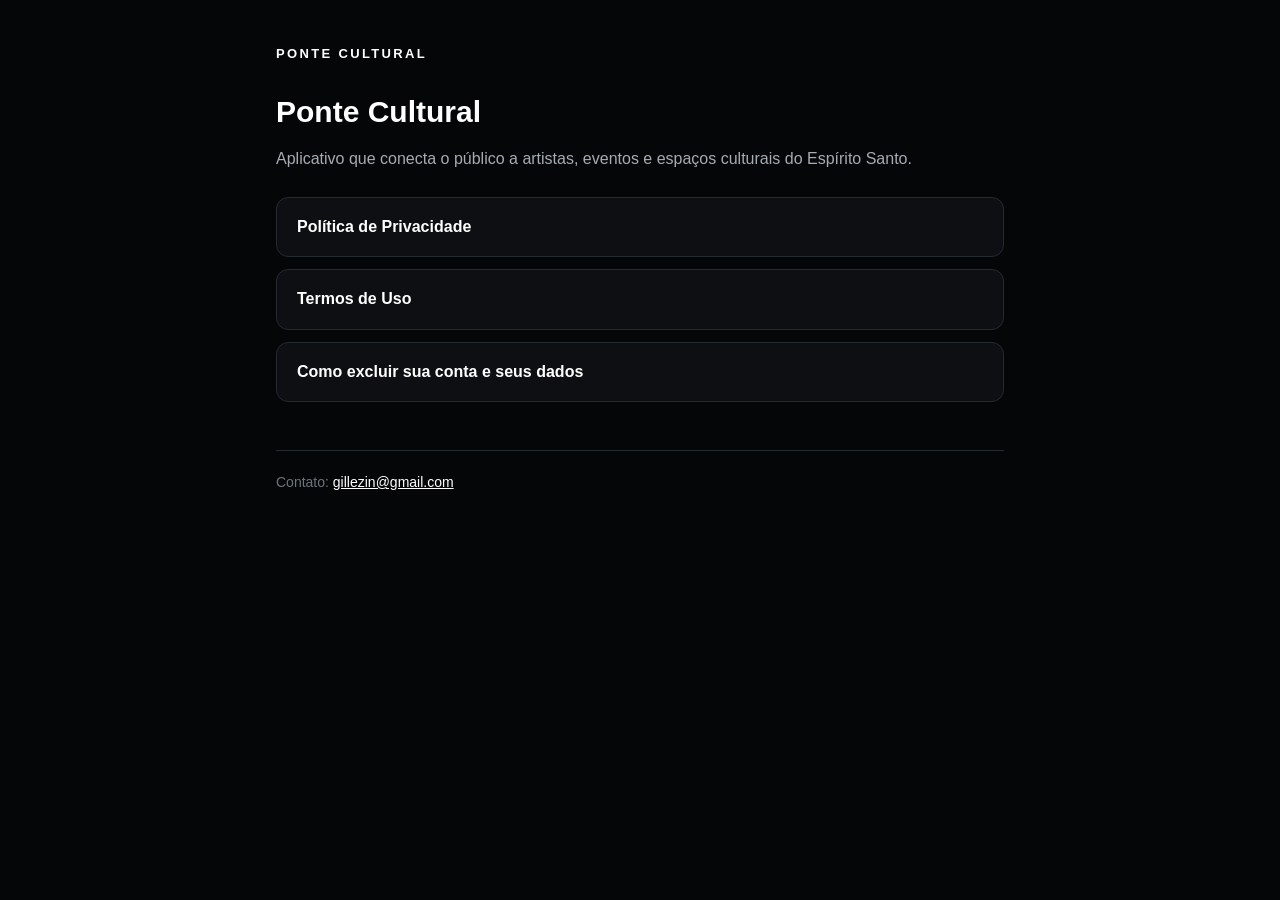
==== index.html @ 6acca78a "Paginas legais do app Ponte Cultural Co-Authored-By: Claude Opus 5.5 <noreply@anthropic.com>" ====
<!doctype html>
<html lang="pt-BR">
  <head>
    <meta charset="utf-8" />
    <meta name="viewport" content="width=device-width, initial-scale=1" />
    <title>Ponte Cultural</title>
    <link rel="stylesheet" href="style.css" />
  </head>
  <body>
    <main>
      <a class="brand" href="index.html">PONTE CULTURAL</a>
      <h1>Ponte Cultural</h1>
      <p>
        Aplicativo que conecta o público a artistas, eventos e espaços culturais do Espírito
        Santo.
      </p>
      <nav class="links">
        <a href="privacidade.html">Política de Privacidade</a>
        <a href="termos.html">Termos de Uso</a>
        <a href="excluir-conta.html">Como excluir sua conta e seus dados</a>
      </nav>
      <footer>Contato: <a href="mailto:gillezin@gmail.com">gillezin@gmail.com</a></footer>
    </main>
  </body>
</html>
---- style.css ----
:root {
  --bg: #050608;
  --surface: #0d0f12;
  --border: #252a31;
  --text: #ffffff;
  --text-secondary: #a7abb3;
  --text-muted: #6f747c;
}

* {
  box-sizing: border-box;
}

body {
  margin: 0;
  background: var(--bg);
  color: var(--text-secondary);
  font-family: -apple-system, BlinkMacSystemFont, 'Segoe UI', Roboto, Helvetica, Arial, sans-serif;
  font-size: 16px;
  line-height: 1.65;
}

main {
  max-width: 760px;
  margin: 0 auto;
  padding: 40px 16px 64px;
}

.brand {
  color: var(--text);
  font-size: 13px;
  font-weight: 800;
  letter-spacing: 0.18em;
  text-decoration: none;
}

h1 {
  color: var(--text);
  font-size: 30px;
  line-height: 1.2;
  margin: 28px 0 6px;
}

h2 {
  color: var(--text);
  font-size: 19px;
  margin: 36px 0 8px;
}

.updated {
  color: var(--text-muted);
  font-size: 14px;
  margin: 0 0 24px;
}

a {
  color: var(--text);
}

ul,
ol {
  padding-left: 22px;
}

li {
  margin: 6px 0;
}

strong {
  color: var(--text);
}

.card {
  background: var(--surface);
  border: 1px solid var(--border);
  border-radius: 12px;
  padding: 18px 20px;
  margin: 20px 0;
}

.links {
  display: grid;
  gap: 12px;
  margin-top: 24px;
}

.links a {
  background: var(--surface);
  border: 1px solid var(--border);
  border-radius: 12px;
  display: block;
  font-weight: 700;
  padding: 16px 20px;
  text-decoration: none;
}

footer {
  border-top: 1px solid var(--border);
  color: var(--text-muted);
  font-size: 14px;
  margin-top: 48px;
  padding-top: 20px;
}
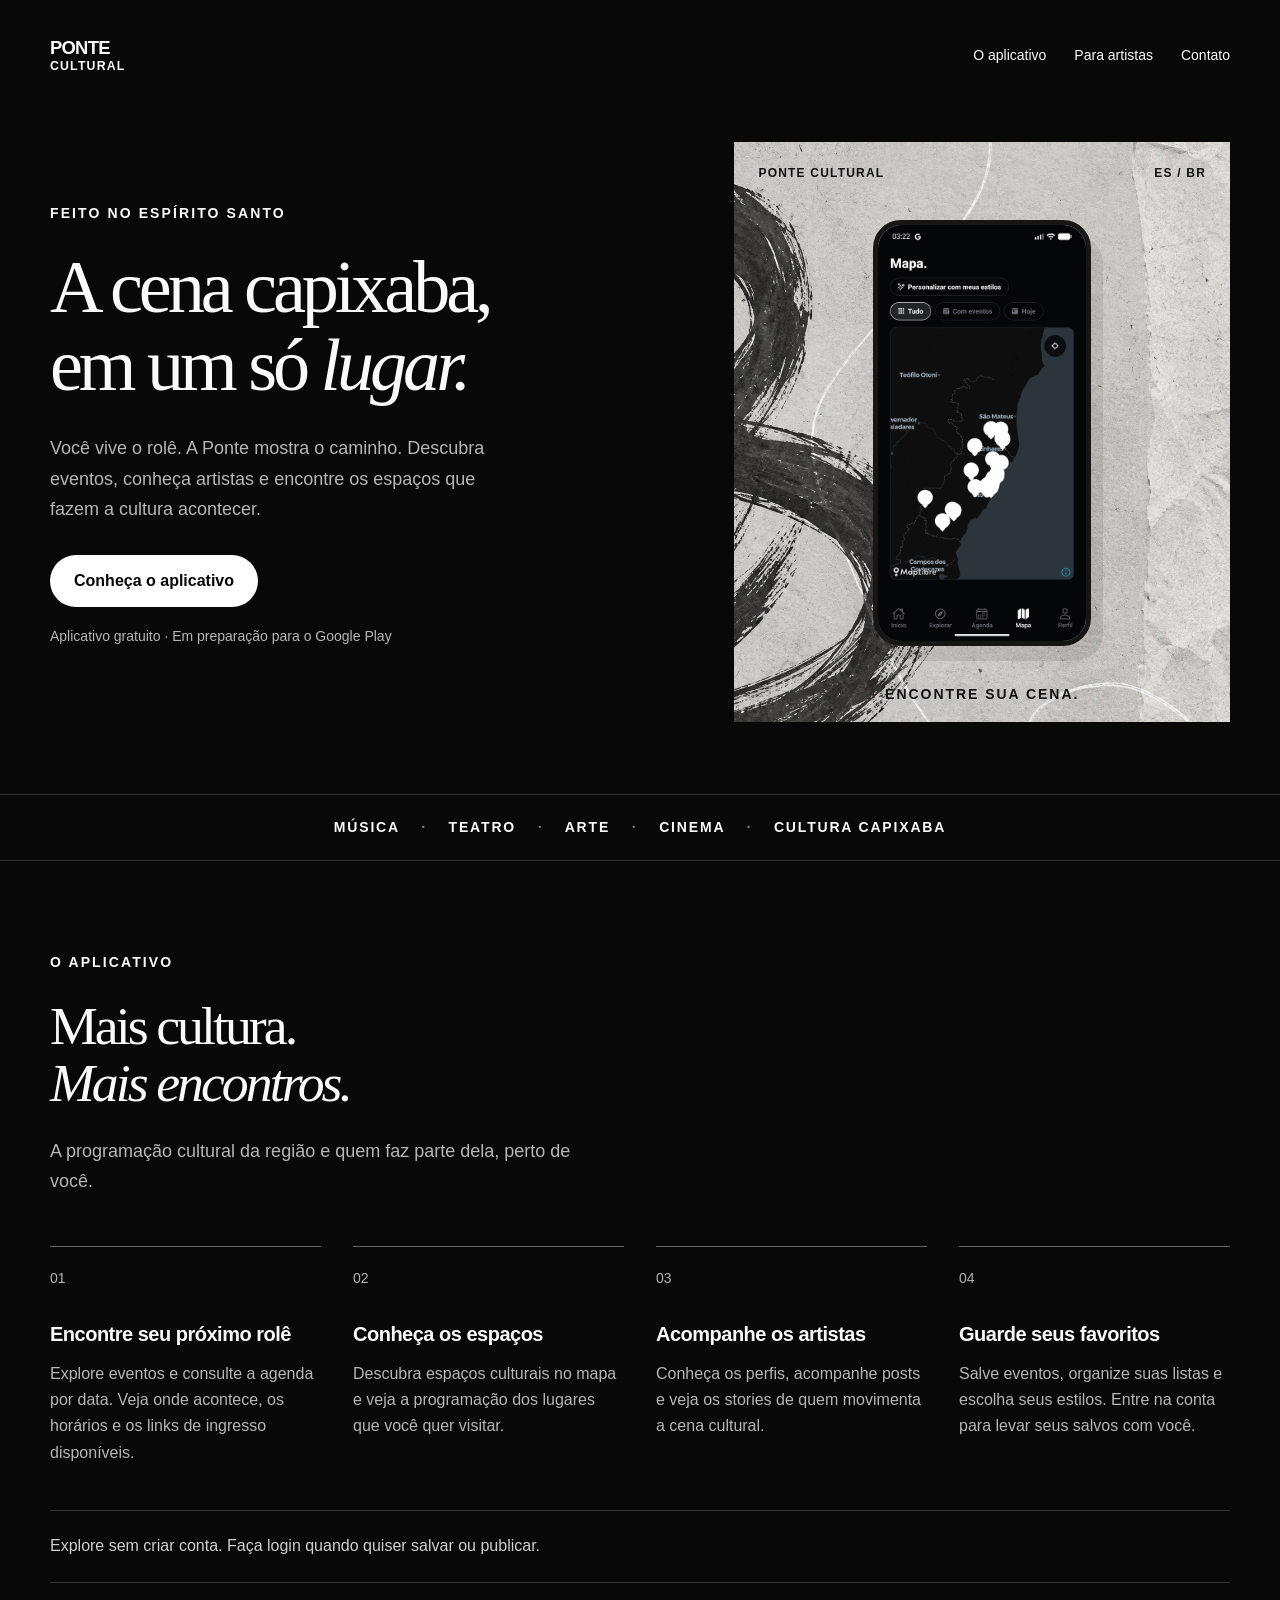
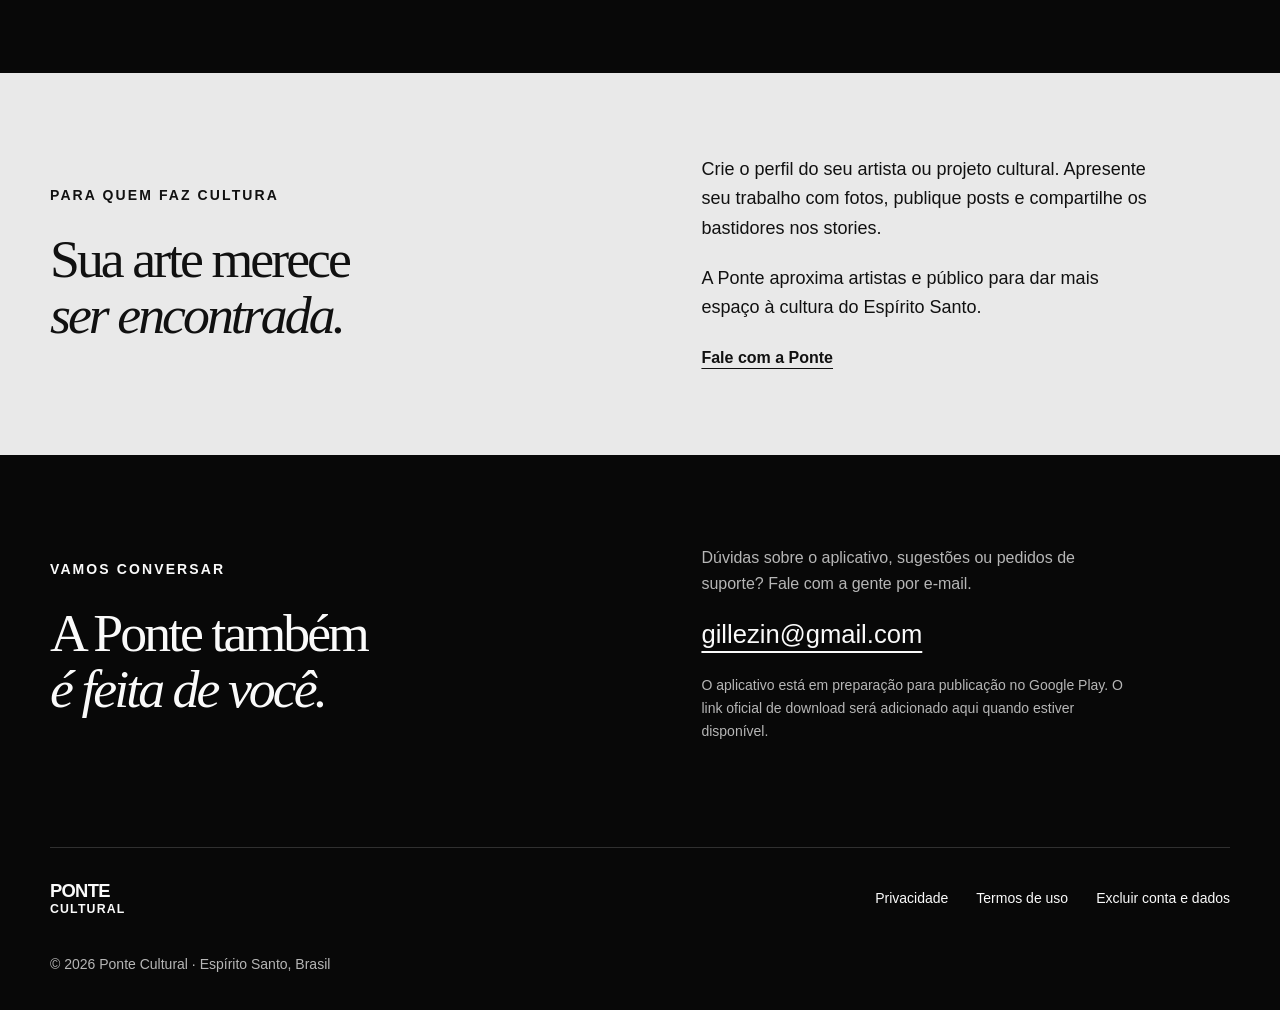
==== commit 06ba7a22: "feat(site): apresentar Ponte Cultural no site oficial" ====
--- a/index.html
+++ b/index.html
@@ -1,25 +1,64 @@
-<!doctype html>
+﻿<!doctype html>
 <html lang="pt-BR">
-  <head>
-    <meta charset="utf-8" />
-    <meta name="viewport" content="width=device-width, initial-scale=1" />
-    <title>Ponte Cultural</title>
-    <link rel="stylesheet" href="style.css" />
-  </head>
-  <body>
-    <main>
-      <a class="brand" href="index.html">PONTE CULTURAL</a>
-      <h1>Ponte Cultural</h1>
-      <p>
-        Aplicativo que conecta o público a artistas, eventos e espaços culturais do Espírito
-        Santo.
-      </p>
-      <nav class="links">
-        <a href="privacidade.html">Política de Privacidade</a>
-        <a href="termos.html">Termos de Uso</a>
-        <a href="excluir-conta.html">Como excluir sua conta e seus dados</a>
-      </nav>
-      <footer>Contato: <a href="mailto:gillezin@gmail.com">gillezin@gmail.com</a></footer>
-    </main>
-  </body>
+<head>
+  <meta charset="utf-8" />
+  <meta name="viewport" content="width=device-width, initial-scale=1" />
+  <meta name="description" content="Ponte Cultural: descubra eventos, artistas e espaços culturais do Espírito Santo. Conheça o aplicativo e encontre sua cena." />
+  <meta name="theme-color" content="#080808" />
+  <meta property="og:title" content="Ponte Cultural — A cena capixaba, em um só lugar" />
+  <meta property="og:description" content="Eventos, artistas e espaços culturais do Espírito Santo. Conheça a Ponte Cultural." />
+  <meta property="og:type" content="website" />
+  <meta property="og:url" content="https://gillead027.github.io/ponte-cultural/" />
+  <link rel="canonical" href="https://gillead027.github.io/ponte-cultural/" />
+  <link rel="icon" type="image/png" href="assets/icon.png" />
+  <link rel="stylesheet" href="home.css" />
+  <title>Ponte Cultural — A cena capixaba, em um só lugar</title>
+</head>
+<body>
+  <a class="skip-link" href="#conteudo">Ir para o conteúdo</a>
+  <header class="site-header wrap">
+    <a class="brand" href="./" aria-label="Ponte Cultural, início">PONTE<span>CULTURAL</span></a>
+    <nav aria-label="Navegação principal"><a href="#aplicativo">O aplicativo</a><a href="#artistas">Para artistas</a><a href="#contato">Contato</a></nav>
+  </header>
+  <main id="conteudo">
+    <section class="hero wrap" aria-labelledby="titulo">
+      <div class="hero-copy">
+        <p class="eyebrow">FEITO NO ESPÍRITO SANTO</p>
+        <h1 id="titulo">A cena capixaba,<br />em um só <em>lugar.</em></h1>
+        <p class="intro">Você vive o rolê. A Ponte mostra o caminho. Descubra eventos, conheça artistas e encontre os espaços que fazem a cultura acontecer.</p>
+        <a class="button" href="#aplicativo">Conheça o aplicativo</a>
+        <p class="release-note">Aplicativo gratuito · Em preparação para o Google Play</p>
+      </div>
+      <div class="hero-visual">
+        <div class="visual-label"><span>PONTE CULTURAL</span><span>ES / BR</span></div>
+        <img class="app-screen" src="assets/mapa-app.png" width="1080" height="2160" alt="Tela do aplicativo Ponte Cultural com mapa de espaços culturais do Espírito Santo" fetchpriority="high" />
+        <p class="visual-caption">ENCONTRE SUA CENA.</p>
+      </div>
+    </section>
+    <div class="culture-strip" aria-label="Diversidade cultural"><p>MÚSICA <span>·</span> TEATRO <span>·</span> ARTE <span>·</span> CINEMA <span>·</span> CULTURA CAPIXABA</p></div>
+    <section class="wrap section" id="aplicativo" aria-labelledby="recursos-titulo">
+      <div class="section-heading"><p class="eyebrow">O APLICATIVO</p><h2 id="recursos-titulo">Mais cultura.<br /><em>Mais encontros.</em></h2><p>A programação cultural da região e quem faz parte dela, perto de você.</p></div>
+      <div class="feature-grid">
+        <article><span class="feature-number" aria-hidden="true">01</span><h3>Encontre seu próximo rolê</h3><p>Explore eventos e consulte a agenda por data. Veja onde acontece, os horários e os links de ingresso disponíveis.</p></article>
+        <article><span class="feature-number" aria-hidden="true">02</span><h3>Conheça os espaços</h3><p>Descubra espaços culturais no mapa e veja a programação dos lugares que você quer visitar.</p></article>
+        <article><span class="feature-number" aria-hidden="true">03</span><h3>Acompanhe os artistas</h3><p>Conheça os perfis, acompanhe posts e veja os stories de quem movimenta a cena cultural.</p></article>
+        <article><span class="feature-number" aria-hidden="true">04</span><h3>Guarde seus favoritos</h3><p>Salve eventos, organize suas listas e escolha seus estilos. Entre na conta para levar seus salvos com você.</p></article>
+      </div>
+      <p class="browse-note">Explore sem criar conta. Faça login quando quiser salvar ou publicar.</p>
+    </section>
+    <section class="artist-section" id="artistas" aria-labelledby="artistas-titulo"><div class="wrap artist-inner">
+      <div><p class="eyebrow">PARA QUEM FAZ CULTURA</p><h2 id="artistas-titulo">Sua arte merece<br /><em>ser encontrada.</em></h2></div>
+      <div class="artist-copy"><p>Crie o perfil do seu artista ou projeto cultural. Apresente seu trabalho com fotos, publique posts e compartilhe os bastidores nos stories.</p><p>A Ponte aproxima artistas e público para dar mais espaço à cultura do Espírito Santo.</p><a class="text-link" href="mailto:gillezin@gmail.com?subject=Ponte%20Cultural%20-%20Artistas">Fale com a Ponte</a></div>
+    </div></section>
+    <section class="wrap section contact-section" id="contato" aria-labelledby="contato-titulo">
+      <div><p class="eyebrow">VAMOS CONVERSAR</p><h2 id="contato-titulo">A Ponte também<br /><em>é feita de você.</em></h2></div>
+      <div class="contact-copy"><p>Dúvidas sobre o aplicativo, sugestões ou pedidos de suporte? Fale com a gente por e-mail.</p><a class="contact-email" href="mailto:gillezin@gmail.com">gillezin@gmail.com</a><p class="release-note">O aplicativo está em preparação para publicação no Google Play. O link oficial de download será adicionado aqui quando estiver disponível.</p></div>
+    </section>
+  </main>
+  <footer class="wrap site-footer">
+    <a class="brand" href="./">PONTE<span>CULTURAL</span></a>
+    <nav aria-label="Informações legais"><a href="privacidade.html">Privacidade</a><a href="termos.html">Termos de uso</a><a href="excluir-conta.html">Excluir conta e dados</a></nav>
+    <p>© 2026 Ponte Cultural · Espírito Santo, Brasil</p>
+  </footer>
+</body>
 </html>
--- a/home.css
+++ b/home.css
@@ -0,0 +1,67 @@
+﻿/* Apresentacao oficial da Ponte Cultural; estilos separados das paginas legais. */
+:root { color-scheme: dark; --bg: #080808; --text: #fafafa; --muted: #b6b6b6; --line: #303030; }
+* { box-sizing: border-box; }
+html { scroll-behavior: smooth; scroll-padding-top: 2rem; }
+body { margin: 0; background: var(--bg); color: var(--text); font-family: Arial, Helvetica, sans-serif; font-size: 1rem; line-height: 1.65; }
+a { color: inherit; text-underline-offset: .3em; }
+a:focus-visible { outline: 3px solid currentColor; outline-offset: 6px; }
+.wrap { width: min(1180px, calc(100% - 80px)); margin-inline: auto; }
+.skip-link { position: absolute; top: -100px; left: 20px; padding: 12px 20px; background: white; color: black; z-index: 10; }
+.skip-link:focus { top: 12px; }
+.site-header { min-height: 112px; display: flex; align-items: center; justify-content: space-between; gap: 24px; }
+.brand { display: inline-flex; flex-direction: column; font-weight: 900; font-size: 1.15rem; line-height: .95; letter-spacing: -.04em; text-decoration: none; }
+.brand span { margin-top: .28rem; font-size: .77rem; letter-spacing: .095em; }
+nav { display: flex; flex-wrap: wrap; gap: 28px; }
+nav a { font-size: .875rem; text-decoration: none; }
+nav a:hover { text-decoration: underline; }
+.hero { display: grid; grid-template-columns: 1.25fr 1fr; gap: 65px; align-items: center; padding-block: 30px 72px; }
+.eyebrow { font-size: .875rem; font-weight: 700; letter-spacing: .15em; margin: 0 0 24px; }
+h1, h2, h3, p { margin-top: 0; }
+h1, h2 { font-family: Georgia, 'Times New Roman', serif; font-weight: 400; line-height: 1.05; letter-spacing: -.055em; overflow-wrap: anywhere; }
+h1 { font-size: clamp(3.25rem, 5.8vw, 5.3rem); margin-bottom: 28px; }
+h1 em, h2 em { font-weight: 400; }
+.intro { max-width: 440px; color: var(--muted); font-size: 1.125rem; line-height: 1.7; margin-bottom: 30px; }
+.button { display: inline-flex; min-height: 52px; align-items: center; justify-content: center; border-radius: 999px; padding: 12px 24px; font-weight: 700; text-decoration: none; background: #fff; color: #080808; }
+.button:hover { background: #dedede; }
+.release-note { font-size: .875rem; color: var(--muted); margin-top: 18px; max-width: 430px; }
+.hero-visual { min-height: 580px; display: flex; flex-direction: column; align-items: center; justify-content: space-between; padding: 22px 24px 16px; background: #e5e5e5 url('assets/cultura.webp') center / cover; color: #111; }
+.visual-label { display: flex; width: 100%; justify-content: space-between; font-size: .75rem; font-weight: 800; letter-spacing: .1em; }
+.app-screen { width: 218px; height: auto; display: block; border: 5px solid #161616; border-radius: 28px; margin: 22px 0; box-shadow: 12px 15px 0 #00000015; }
+.visual-caption { font-size: .875rem; font-weight: 800; letter-spacing: .14em; margin: 0; }
+.culture-strip { border-block: 1px solid var(--line); text-align: center; padding: 21px 24px; }
+.culture-strip p { font-size: .875rem; font-weight: 700; letter-spacing: .13em; margin: 0; }
+.culture-strip span { padding-inline: 16px; color: #7e7e7e; }
+.section { padding-block: 90px; }
+.section-heading { max-width: 540px; }
+h2 { font-size: clamp(2.5rem, 4.2vw, 3.8rem); margin-bottom: 26px; }
+.section-heading > p:last-child { color: var(--muted); font-size: 1.125rem; }
+.feature-grid { display: grid; grid-template-columns: repeat(4, 1fr); gap: 32px; margin-top: 50px; }
+.feature-grid article { border-top: 1px solid #676767; padding-top: 20px; }
+.feature-number { display: block; color: #b3b3b3; font-size: .875rem; margin-bottom: 30px; }
+h3 { font-size: 1.25rem; line-height: 1.3; letter-spacing: -.025em; margin-bottom: 14px; }
+.feature-grid p { color: var(--muted); margin: 0; }
+.browse-note { margin: 44px 0 0; padding: 22px 0; border-block: 1px solid var(--line); color: #d0d0d0; }
+.artist-section { background: #e9e9e9; color: #111; }
+.artist-inner { display: grid; grid-template-columns: 1.1fr 1fr; gap: 70px; padding-block: 82px; align-items: center; }
+.artist-inner h2 { margin-bottom: 0; }
+.artist-copy { max-width: 450px; font-size: 1.125rem; }
+.artist-copy p { margin-bottom: 20px; }
+.text-link { font-size: 1rem; font-weight: 700; }
+.contact-section { display: grid; grid-template-columns: 1.1fr 1fr; gap: 70px; align-items: center; }
+.contact-copy > p:first-child { color: var(--muted); max-width: 400px; }
+.contact-email { font-size: clamp(1.25rem, 2vw, 1.65rem); overflow-wrap: anywhere; }
+.site-footer { border-top: 1px solid var(--line); padding-block: 34px; display: flex; flex-wrap: wrap; gap: 25px; align-items: center; justify-content: space-between; }
+.site-footer p { flex-basis: 100%; font-size: .875rem; color: var(--muted); margin: 12px 0 0; }
+@media (max-width: 1000px) {
+ .wrap { width: calc(100% - 48px); } .hero { gap: 32px; } .hero-visual { min-height: 535px; } .app-screen { width: 200px; }
+ .feature-grid { grid-template-columns: repeat(2, 1fr); gap: 36px; } .artist-inner, .contact-section { gap: 36px; }
+}
+@media (max-width: 680px) {
+ .wrap { width: calc(100% - 40px); } .site-header { padding-block: 24px; min-height: 96px; gap: 20px; flex-wrap: wrap; }
+ nav { gap: 20px; } .site-header nav { width: 100%; justify-content: space-between; }
+ .hero { grid-template-columns: 1fr; gap: 35px; padding-block: 25px 42px; } h1 { font-size: clamp(3rem, 11vw, 4.5rem); }
+ .hero-visual { min-height: 540px; } .culture-strip { padding: 20px; } .culture-strip p { font-size: .75rem; line-height: 2; } .culture-strip span { padding-inline: 5px; }
+ .section { padding-block: 60px; } .feature-grid { grid-template-columns: 1fr; gap: 30px; margin-top: 36px; } .feature-number { margin-bottom: 16px; }
+ .artist-inner, .contact-section { grid-template-columns: 1fr; gap: 24px; } .artist-inner { padding-block: 60px; } .site-footer nav { flex-direction: column; gap: 12px; }
+}
+@media (prefers-reduced-motion: reduce) { html { scroll-behavior: auto; } }
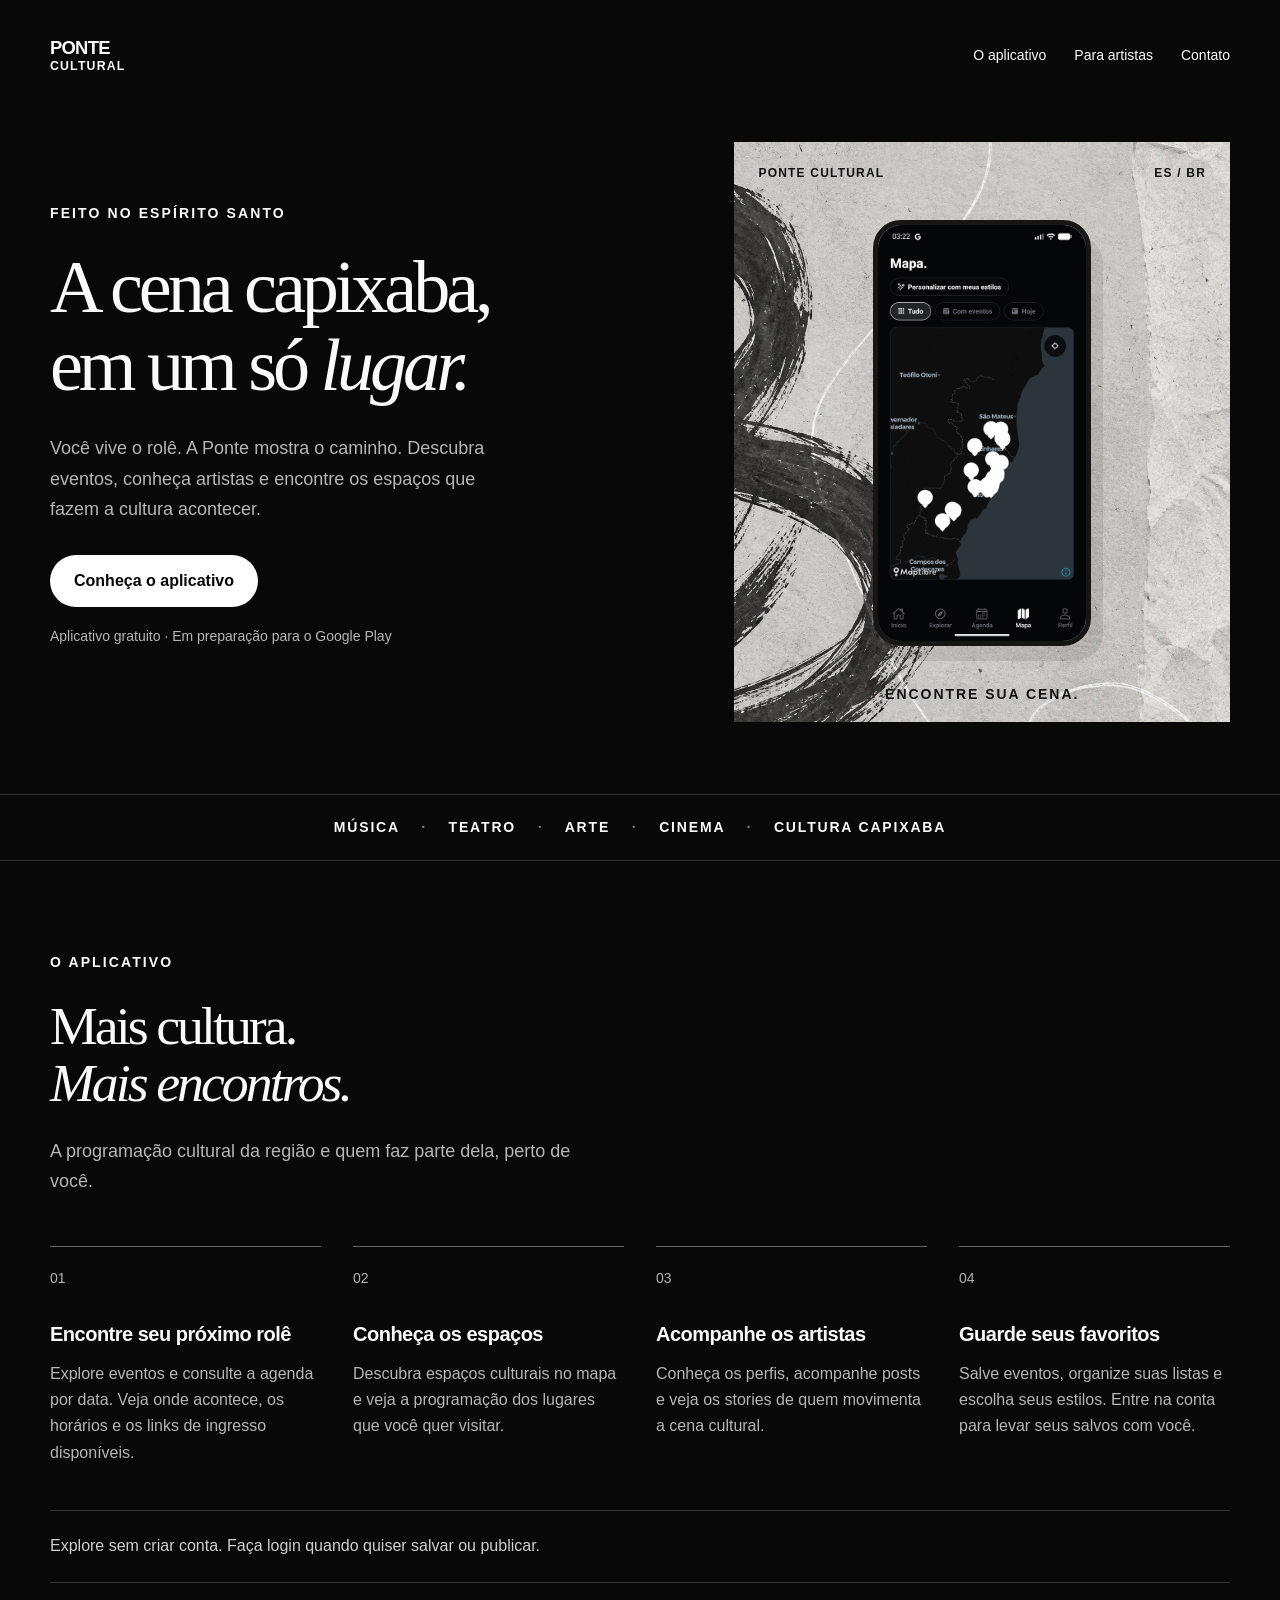
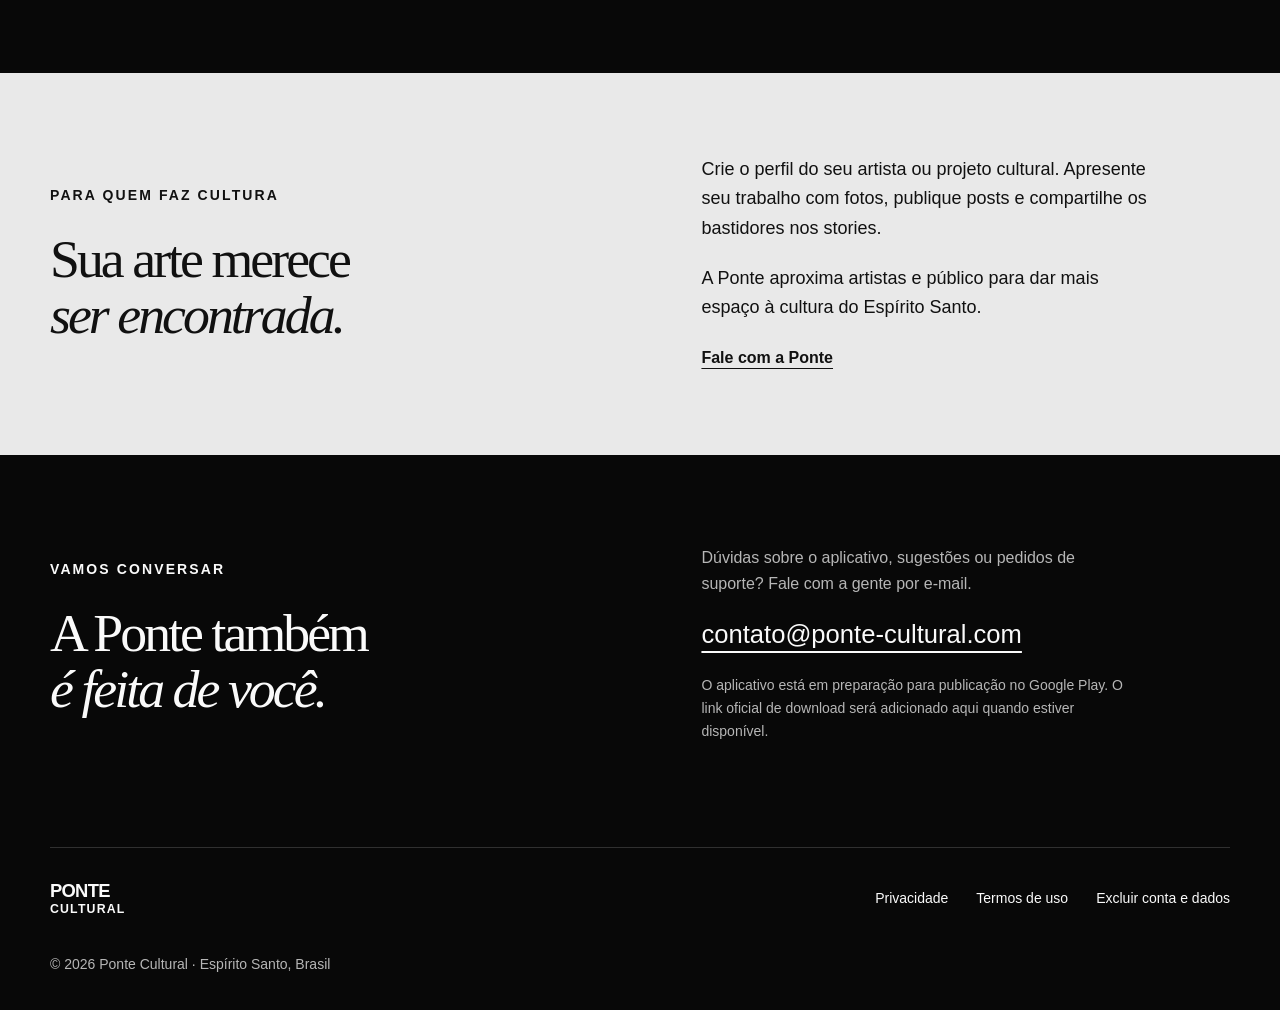
==== commit db1fe097: "Contato oficial contato@ponte-cultural.com nas paginas Co-Authored-By: Claude Opus 5.5 <noreply@anth" ====
--- a/index.html
+++ b/index.html
@@ -48,11 +48,11 @@
     </section>
     <section class="artist-section" id="artistas" aria-labelledby="artistas-titulo"><div class="wrap artist-inner">
       <div><p class="eyebrow">PARA QUEM FAZ CULTURA</p><h2 id="artistas-titulo">Sua arte merece<br /><em>ser encontrada.</em></h2></div>
-      <div class="artist-copy"><p>Crie o perfil do seu artista ou projeto cultural. Apresente seu trabalho com fotos, publique posts e compartilhe os bastidores nos stories.</p><p>A Ponte aproxima artistas e público para dar mais espaço à cultura do Espírito Santo.</p><a class="text-link" href="mailto:gillezin@gmail.com?subject=Ponte%20Cultural%20-%20Artistas">Fale com a Ponte</a></div>
+      <div class="artist-copy"><p>Crie o perfil do seu artista ou projeto cultural. Apresente seu trabalho com fotos, publique posts e compartilhe os bastidores nos stories.</p><p>A Ponte aproxima artistas e público para dar mais espaço à cultura do Espírito Santo.</p><a class="text-link" href="mailto:contato@ponte-cultural.com?subject=Ponte%20Cultural%20-%20Artistas">Fale com a Ponte</a></div>
     </div></section>
     <section class="wrap section contact-section" id="contato" aria-labelledby="contato-titulo">
       <div><p class="eyebrow">VAMOS CONVERSAR</p><h2 id="contato-titulo">A Ponte também<br /><em>é feita de você.</em></h2></div>
-      <div class="contact-copy"><p>Dúvidas sobre o aplicativo, sugestões ou pedidos de suporte? Fale com a gente por e-mail.</p><a class="contact-email" href="mailto:gillezin@gmail.com">gillezin@gmail.com</a><p class="release-note">O aplicativo está em preparação para publicação no Google Play. O link oficial de download será adicionado aqui quando estiver disponível.</p></div>
+      <div class="contact-copy"><p>Dúvidas sobre o aplicativo, sugestões ou pedidos de suporte? Fale com a gente por e-mail.</p><a class="contact-email" href="mailto:contato@ponte-cultural.com">contato@ponte-cultural.com</a><p class="release-note">O aplicativo está em preparação para publicação no Google Play. O link oficial de download será adicionado aqui quando estiver disponível.</p></div>
     </section>
   </main>
   <footer class="wrap site-footer">
